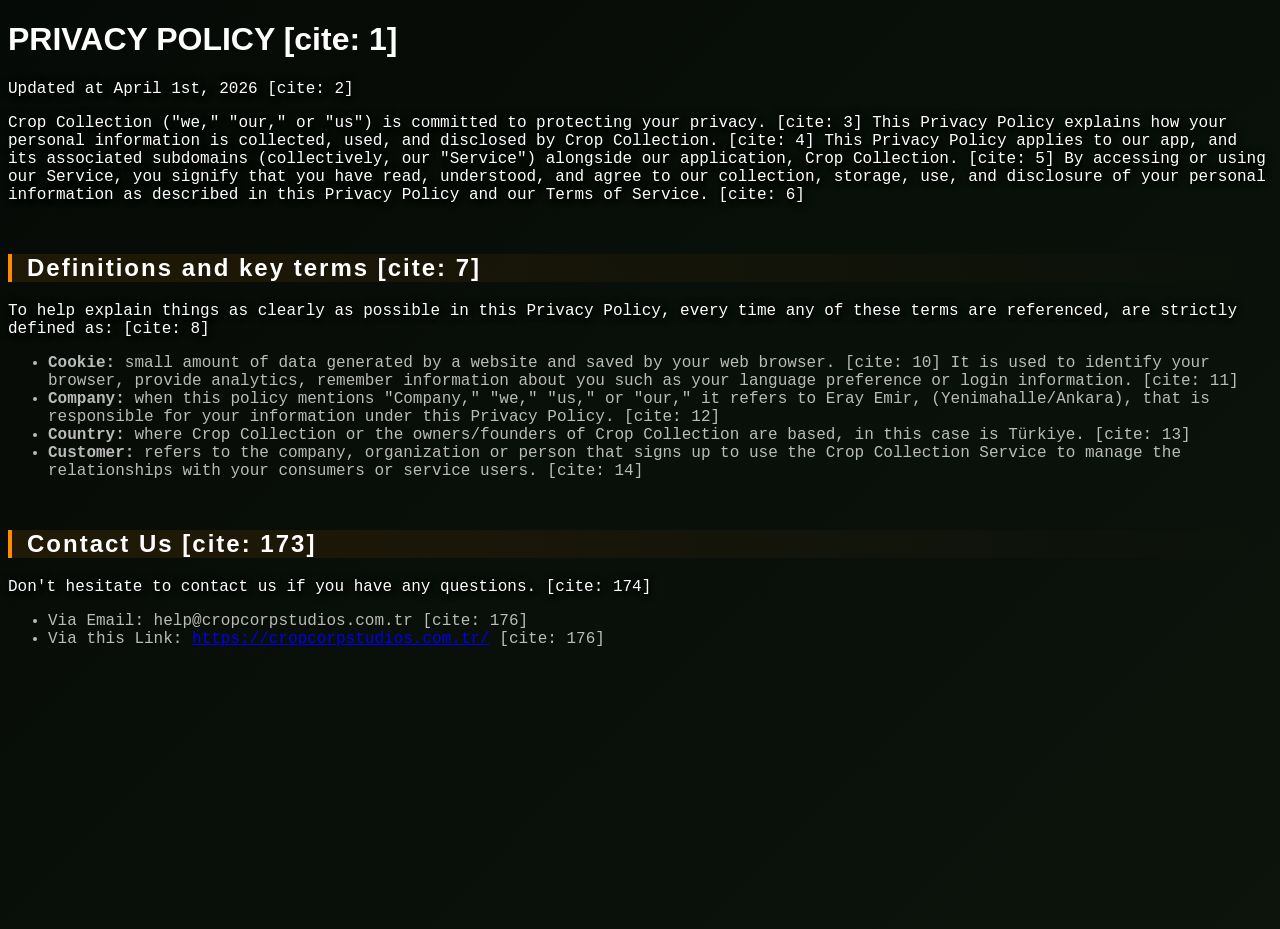
==== privacy-policy.html @ 019214a6 "Add initial privacy policy HTML file" ====
<!DOCTYPE html>
<html lang="en">
<head>
    <meta charset="UTF-8">
    <meta name="viewport" content="width=device-width, initial-scale=1.0">
    <title>Privacy Policy - Crop Collection</title>
    <link rel="stylesheet" href="style.css">
</head>
<body>
    <div class="container">
        <h1>PRIVACY POLICY [cite: 1]</h1>
        <p>Updated at April 1st, 2026 [cite: 2]</p>

        <p>Crop Collection ("we," "our," or "us") is committed to protecting your privacy. [cite: 3] This Privacy Policy explains how your personal information is collected, used, and disclosed by Crop Collection. [cite: 4] This Privacy Policy applies to our app, and its associated subdomains (collectively, our "Service") alongside our application, Crop Collection. [cite: 5] By accessing or using our Service, you signify that you have read, understood, and agree to our collection, storage, use, and disclosure of your personal information as described in this Privacy Policy and our Terms of Service. [cite: 6]</p>

        <h2>Definitions and key terms [cite: 7]</h2>
        <p>To help explain things as clearly as possible in this Privacy Policy, every time any of these terms are referenced, are strictly defined as: [cite: 8]</p>
        <ul>
            <li><strong>Cookie:</strong> small amount of data generated by a website and saved by your web browser. [cite: 10] It is used to identify your browser, provide analytics, remember information about you such as your language preference or login information. [cite: 11]</li>
            <li><strong>Company:</strong> when this policy mentions "Company," "we," "us," or "our," it refers to Eray Emir, (Yenimahalle/Ankara), that is responsible for your information under this Privacy Policy. [cite: 12]</li>
            <li><strong>Country:</strong> where Crop Collection or the owners/founders of Crop Collection are based, in this case is Türkiye. [cite: 13]</li>
            <li><strong>Customer:</strong> refers to the company, organization or person that signs up to use the Crop Collection Service to manage the relationships with your consumers or service users. [cite: 14]</li>
        </ul>

        <h2>Contact Us [cite: 173]</h2>
        <p>Don't hesitate to contact us if you have any questions. [cite: 174]</p>
        <ul>
            <li>Via Email: help@cropcorpstudios.com.tr [cite: 176]</li>
            <li>Via this Link: <a href="https://cropcorpstudios.com.tr/">https://cropcorpstudios.com.tr/</a> [cite: 176]</li>
        </ul>
    </div>
</body>
</html>
---- style.css ----
/* --- 1. DEĞİŞKENLER VE GLOBAL SIFIRLAMA --- */
:root {
    --main-color: #39FF14;      
    --vurgu: #FF8C00;  
    --text-gray: #bbb;          /* Genel Okuma Rengi */
    --glass-bg: rgba(10, 25, 10, 0.4); /* Glassmorphism Arka Planı */
}
/* Global Sıfırlama */
body {
    background: linear-gradient(135deg, #060a06 0%, #0c140c 100%);
    background-color: var(--deep-space);
    color: var(--text-gray);
    font-family: 'JetBrains Mono', monospace; 
    overflow-x: hidden;
    min-height: 100vh;
}
/* Özelleştirilmiş Kaydırma Çubuğu */
body::-webkit-scrollbar { width: 8px; background: #000; }
body::-webkit-scrollbar-thumb { 
    background: var(--main-color); 
    border-radius: 10px; 
    box-shadow: 0 0 10px var(--main-color); 
}

/* --- Arka Plan Parçacıkları --- */
#particles-js {
    position: fixed;
    top: 0; left: 0; width: 100%; height: 100%;
    z-index: -1;
    opacity: 0.4;
}

/* --- 2. TİPOGRAFİ VE METİN STİLLERİ --- */
h1, h2, h3, h4 { 
    font-family: 'Orbitron', sans-serif; 
    font-weight: 700; 
    color: #fff; 
    position: relative;
    z-index: 5;
}

/* Başlık Altı Turuncu Çizgi Efekti */
h2 {
    font-size: 24px;
    border-left: 4px solid var(--vurgu);
    padding-left: 15px;
    background: linear-gradient(90deg, rgba(255, 140, 0, 0.1) 0%, transparent 100%);
    margin-top: 50px;
    letter-spacing: 2px;
}

/* Parçacıklar Üzerinde Okunabilirlik İçin Metin Gölgeleri */
p, .lead {
    color: #ffffff !important;
    font-weight: 400;
    text-shadow: 0 0 8px rgba(0, 0, 0, 1), 2px 2px 4px rgba(0, 0, 0, 0.8);
    position: relative;
    z-index: 5;
}

/* Dinamik Vurgu Renkleri */
.highlight-green { color: var(--main-color); font-weight: 700; text-shadow: 0 0 8px rgba(57, 255, 20, 0.4); }
.highlight-orange, .highlight { color: var(--vurgu); font-weight: 700; text-shadow: 0 0 8px rgba(255, 140, 0, 0.4); }

/* --- 3. LOGO VE BRANDING --- */
.logo-section { padding: 60px 0; text-align: center; }

.main-studio-logo {
    max-width: 250px;
    height: auto;
    border-radius: 8px;
    border: 2px solid var(--main-color);
    box-shadow: 0 0 25px rgba(138, 43, 226, 0.3);
    transition: all 0.5s ease;
    image-rendering: pixelated; /* Logo keskinliğini korur */
}

.main-logo-container:hover .main-studio-logo {
    transform: scale(1.05);
    box-shadow: 0 0 40px rgba(57, 255, 20, 0.4);
}

.slogan {
    font-family: 'Orbitron', sans-serif;
    color: #f1966a !important;
    letter-spacing: 4px;
    font-size: 14px;
    animation: flicker 2s infinite;
}

/* --- 4. ABOUT US (GLASSMORPHISM PANEL) --- */
.about-section {
    background: var(--glass-bg);
    backdrop-filter: blur(12px);
    -webkit-backdrop-filter: blur(12px);
    border: 1px solid rgba(57, 255, 20, 0.15);
    border-radius: 20px;
    padding: 40px;
    margin-top: 40px;
    position: relative;
    box-shadow: 0 10px 30px rgba(0, 0, 0, 0.5);
}

.about-header {
    display: flex;
    align-items: center;
    justify-content: center; /* Başlığı ve GIF'i ortalar */
    gap: 20px;
    margin-bottom: 30px;
}

.about-content {
    max-width: 700px;
    margin: 0 auto;
    text-align: center;
}

.about-content p { line-height: 1.8; margin-bottom: 15px; }

/* GIF Konteynırı ve Pixel Art Ayarları */
.pixel-grow-container {
    width: 60px; height: 60px;
    display: flex; align-items: center; justify-content: center;
    background: rgba(57, 255, 20, 0.05);
    border: 1px solid rgba(57, 255, 20, 0.2);
    border-radius: 8px;
}

.pixel-grow-gif { width: 100%; image-rendering: pixelated; filter: drop-shadow(0 0 5px var(--main-color)); }

/* --- 5. OYUN KARTLARI (GAME CARDS) --- */
.game-card {
    background: rgba(15, 25, 15, 0.85); /* Daha opak, okunabilir arka plan */
    backdrop-filter: blur(8px);
    -webkit-backdrop-filter: blur(8px);
    border: 1px solid rgba(57, 255, 20, 0.15);
    border-radius: 20px;
    padding: 40px;
    margin-top: 30px;
    transition: all 0.4s cubic-bezier(0.175, 0.885, 0.32, 1.275);
    box-shadow: 0 10px 30px rgba(0, 0, 0, 0.5);
}

.game-card:hover { transform: translateY(-10px); border-color: var(--main-color); box-shadow: 0 0 30px rgba(57, 255, 20, 0.2); }

/* Oyun Kapak Görseli Ayarları */
.game-cover-container {
    width: 100%;
    max-width: 350px;
    height: 200px; 
    border-radius: 12px;
    overflow: hidden;
    border: 1px solid rgba(57, 255, 20, 0.3);
    box-shadow: 0 10px 30px rgba(0,0,0,0.5);
    margin: 0 auto;
}

.game-img {
    width: 100%; height: 100%;
    display: block;
    object-fit: cover; 
    object-position: center;
    transition: transform 0.5s ease;
}

/* Market Rozetleri (Badges) */
.platform-badges { display: flex; align-items: center; gap: 12px; margin-top: 20px; justify-content: center; }

.badge-link img {
    height: 38px; width: auto; border-radius: 5px; background: #000;
    padding: 2px; border: 1px solid rgba(57, 255, 20, 0.2); transition: 0.3s;
}

.badge-link:hover img { border-color: var(--main-color); box-shadow: 0 0 10px rgba(57, 255, 20, 0.5); transform: translateY(-2px); }

/* --- 6. NAVİGASYON VE ETKİLEŞİM --- */
.side-links {
    position: fixed;
    right: 0; top: 25%;
    background: rgba(0, 0, 0, 0.85);
    border: 1px solid var(--main-color);
    border-right: none;
    border-radius: 12px 0 0 12px;
    padding: 15px 10px;
    z-index: 1000;
    display: flex;
    flex-direction: column;
    align-items: center;
    gap: 15px;
    width: 60px;
    box-shadow: -5px 0 15px rgba(0, 0, 0, 0.5);
}

.side-links a img, .social-icon {
    width: 32px !important; height: 32px !important;
    object-fit: contain;
    transition: 0.3s cubic-bezier(0.175, 0.885, 0.32, 1.275);
    filter: drop-shadow(0 0 2px rgba(57, 255, 20, 0.2));
}

.side-links a:hover img { transform: scale(1.2); filter: drop-shadow(0 0 8px var(--main-color)); }

/* Siber Buton Stili */
.btn-cyber {
    display: inline-block; padding: 12px 25px; margin-top: 20px;
    border: 1px solid var(--main-color); color: var(--main-color);
    text-transform: uppercase; font-weight: bold; transition: 0.3s; text-decoration: none !important;
}

.btn-cyber:hover { background: var(--main-color); color: #000; box-shadow: 0 0 20px var(--main-color); }

/* --- 7. ANİMASYONLAR VE FOOTER --- */
@keyframes flicker { 0%, 100% { opacity: 0.9; } 50% { opacity: 1; } }

footer { text-align: center; padding: 80px 0 40px; font-size: 12px; opacity: 0.6; }
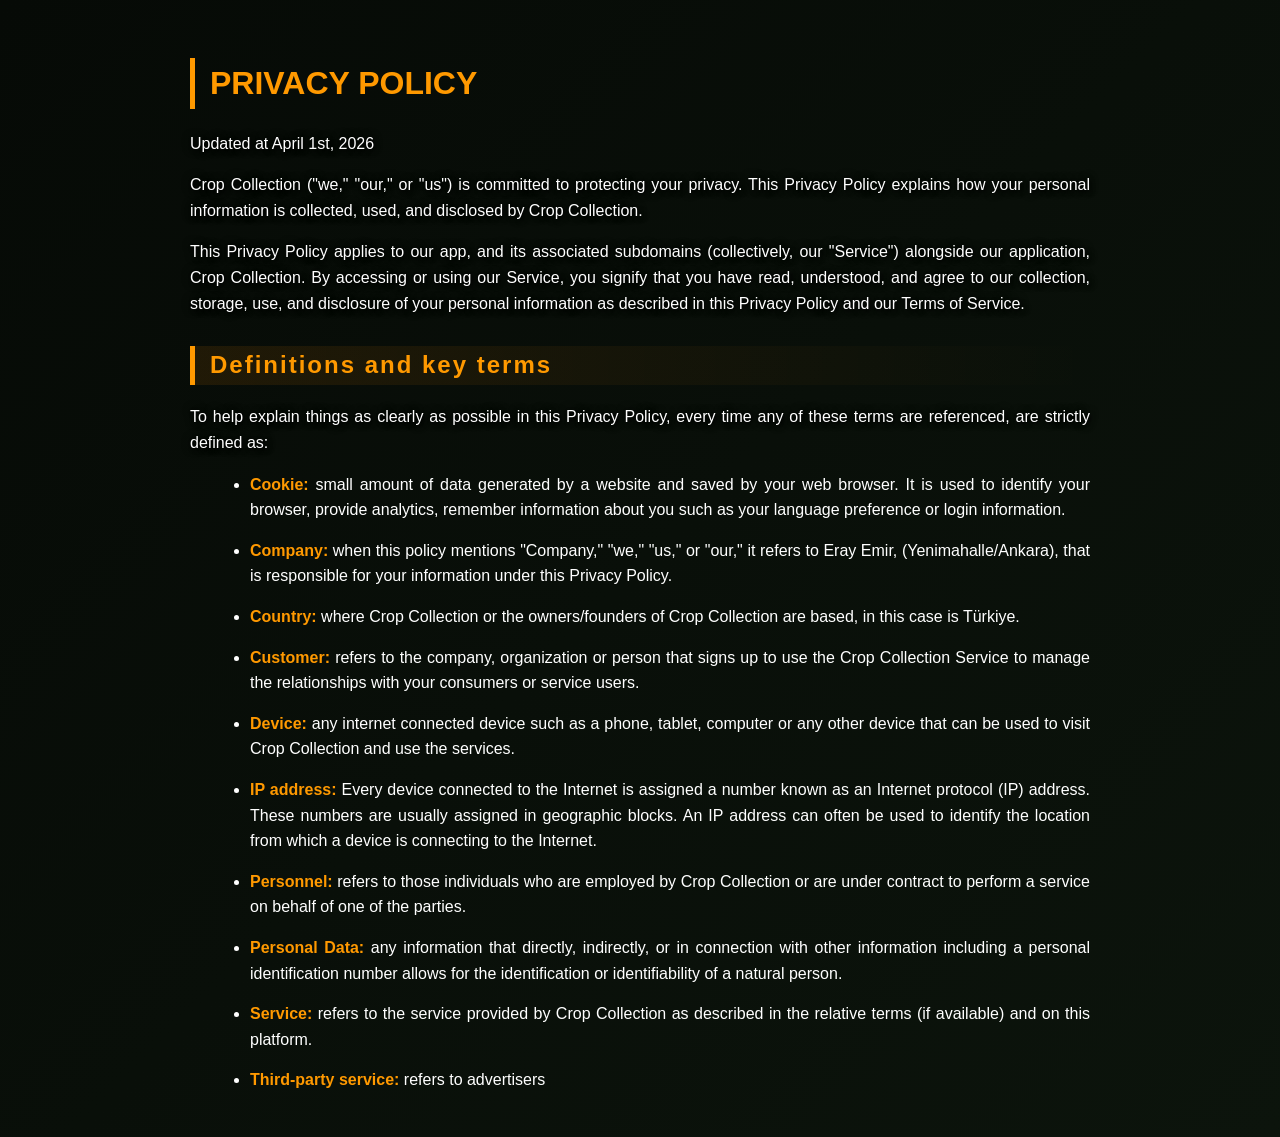
==== commit 1450b1c7: "Refactor privacy policy for readability Updated the privacy policy for clarity and removed citations" ====
--- a/privacy-policy.html
+++ b/privacy-policy.html
@@ -5,29 +5,35 @@
     <meta name="viewport" content="width=device-width, initial-scale=1.0">
     <title>Privacy Policy - Crop Collection</title>
     <link rel="stylesheet" href="style.css">
+    <style>
+        /* Politika sayfasının daha okunaklı olması için ek ufak düzenlemeler */
+        body { line-height: 1.6; color: #fff; background-color: #000; font-family: sans-serif; padding: 20px; }
+        .container { max-width: 900px; margin: 0 auto; }
+        h1, h2 { color: #ff9900; border-left: 5px solid #ff9900; padding-left: 15px; margin-top: 30px; }
+        p, li { margin-bottom: 15px; text-align: justify; }
+        ul { margin-left: 20px; }
+        strong { color: #ff9900; }
+    </style>
 </head>
 <body>
     <div class="container">
-        <h1>PRIVACY POLICY [cite: 1]</h1>
-        <p>Updated at April 1st, 2026 [cite: 2]</p>
+        <h1>PRIVACY POLICY</h1>
+        <p>Updated at April 1st, 2026</p>
 
-        <p>Crop Collection ("we," "our," or "us") is committed to protecting your privacy. [cite: 3] This Privacy Policy explains how your personal information is collected, used, and disclosed by Crop Collection. [cite: 4] This Privacy Policy applies to our app, and its associated subdomains (collectively, our "Service") alongside our application, Crop Collection. [cite: 5] By accessing or using our Service, you signify that you have read, understood, and agree to our collection, storage, use, and disclosure of your personal information as described in this Privacy Policy and our Terms of Service. [cite: 6]</p>
+        <p>Crop Collection ("we," "our," or "us") is committed to protecting your privacy. This Privacy Policy explains how your personal information is collected, used, and disclosed by Crop Collection.</p>
 
-        <h2>Definitions and key terms [cite: 7]</h2>
-        <p>To help explain things as clearly as possible in this Privacy Policy, every time any of these terms are referenced, are strictly defined as: [cite: 8]</p>
+        <p>This Privacy Policy applies to our app, and its associated subdomains (collectively, our "Service") alongside our application, Crop Collection. By accessing or using our Service, you signify that you have read, understood, and agree to our collection, storage, use, and disclosure of your personal information as described in this Privacy Policy and our Terms of Service.</p>
+
+        <h2>Definitions and key terms</h2>
+        <p>To help explain things as clearly as possible in this Privacy Policy, every time any of these terms are referenced, are strictly defined as:</p>
         <ul>
-            <li><strong>Cookie:</strong> small amount of data generated by a website and saved by your web browser. [cite: 10] It is used to identify your browser, provide analytics, remember information about you such as your language preference or login information. [cite: 11]</li>
-            <li><strong>Company:</strong> when this policy mentions "Company," "we," "us," or "our," it refers to Eray Emir, (Yenimahalle/Ankara), that is responsible for your information under this Privacy Policy. [cite: 12]</li>
-            <li><strong>Country:</strong> where Crop Collection or the owners/founders of Crop Collection are based, in this case is Türkiye. [cite: 13]</li>
-            <li><strong>Customer:</strong> refers to the company, organization or person that signs up to use the Crop Collection Service to manage the relationships with your consumers or service users. [cite: 14]</li>
-        </ul>
-
-        <h2>Contact Us [cite: 173]</h2>
-        <p>Don't hesitate to contact us if you have any questions. [cite: 174]</p>
-        <ul>
-            <li>Via Email: help@cropcorpstudios.com.tr [cite: 176]</li>
-            <li>Via this Link: <a href="https://cropcorpstudios.com.tr/">https://cropcorpstudios.com.tr/</a> [cite: 176]</li>
-        </ul>
-    </div>
-</body>
-</html>
+            <li><strong>Cookie:</strong> small amount of data generated by a website and saved by your web browser. It is used to identify your browser, provide analytics, remember information about you such as your language preference or login information.</li>
+            <li><strong>Company:</strong> when this policy mentions "Company," "we," "us," or "our," it refers to Eray Emir, (Yenimahalle/Ankara), that is responsible for your information under this Privacy Policy.</li>
+            <li><strong>Country:</strong> where Crop Collection or the owners/founders of Crop Collection are based, in this case is Türkiye.</li>
+            <li><strong>Customer:</strong> refers to the company, organization or person that signs up to use the Crop Collection Service to manage the relationships with your consumers or service users.</li>
+            <li><strong>Device:</strong> any internet connected device such as a phone, tablet, computer or any other device that can be used to visit Crop Collection and use the services.</li>
+            <li><strong>IP address:</strong> Every device connected to the Internet is assigned a number known as an Internet protocol (IP) address. These numbers are usually assigned in geographic blocks. An IP address can often be used to identify the location from which a device is connecting to the Internet.</li>
+            <li><strong>Personnel:</strong> refers to those individuals who are employed by Crop Collection or are under contract to perform a service on behalf of one of the parties.</li>
+            <li><strong>Personal Data:</strong> any information that directly, indirectly, or in connection with other information including a personal identification number allows for the identification or identifiability of a natural person.</li>
+            <li><strong>Service:</strong> refers to the service provided by Crop Collection as described in the relative terms (if available) and on this platform.</li>
+            <li><strong>Third-party service:</strong> refers to advertisers
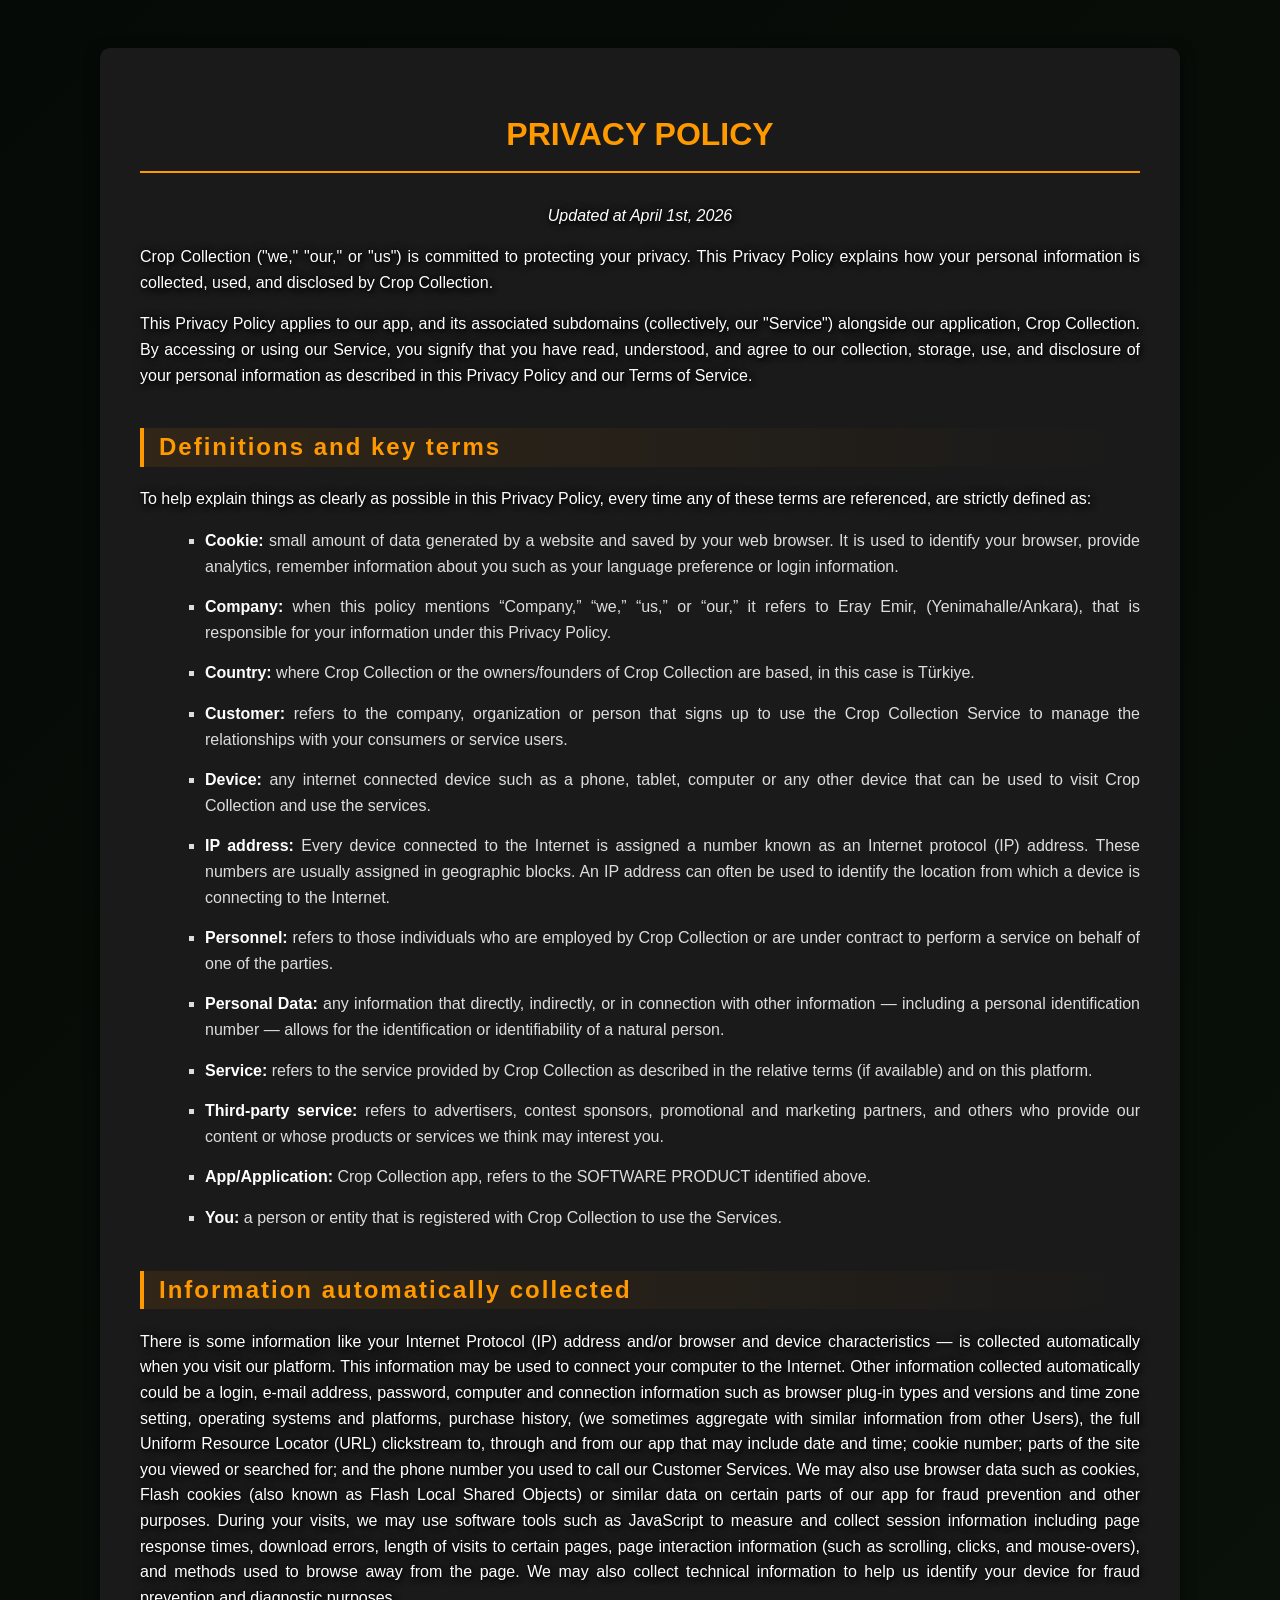
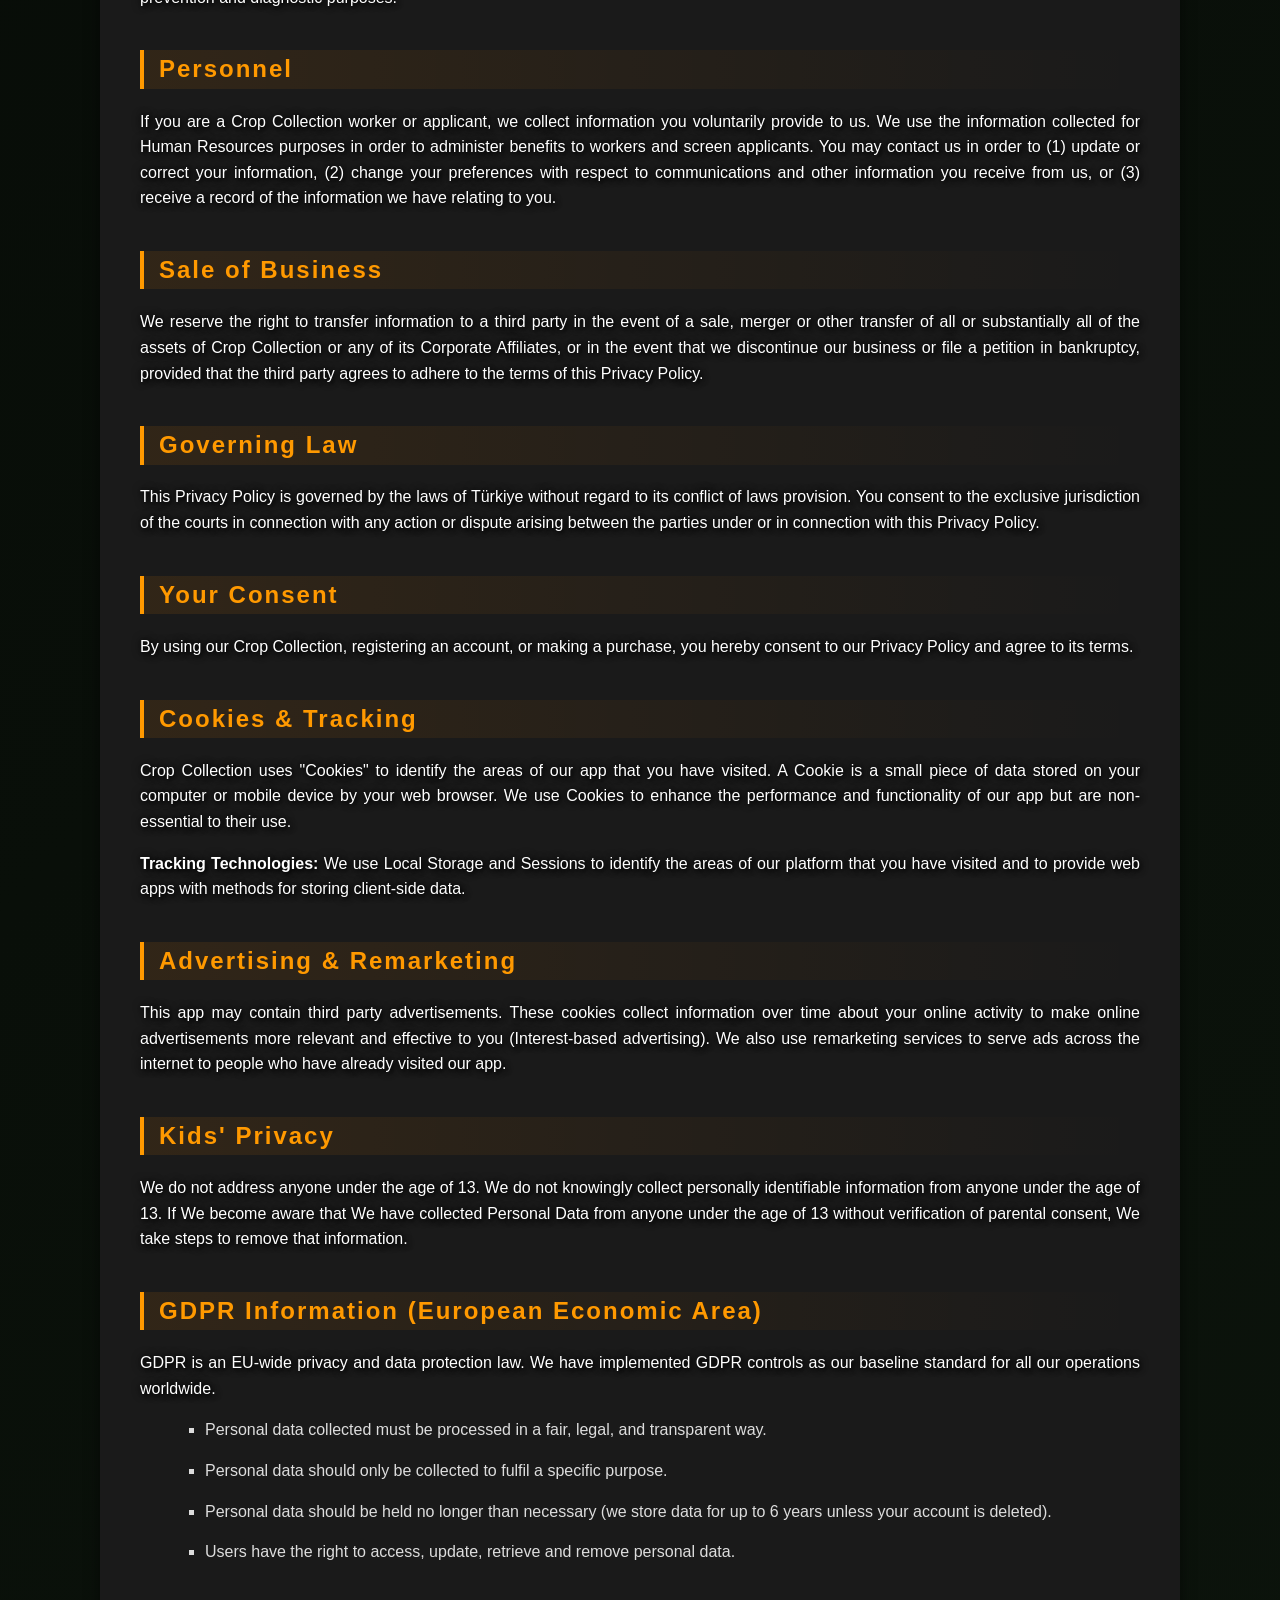
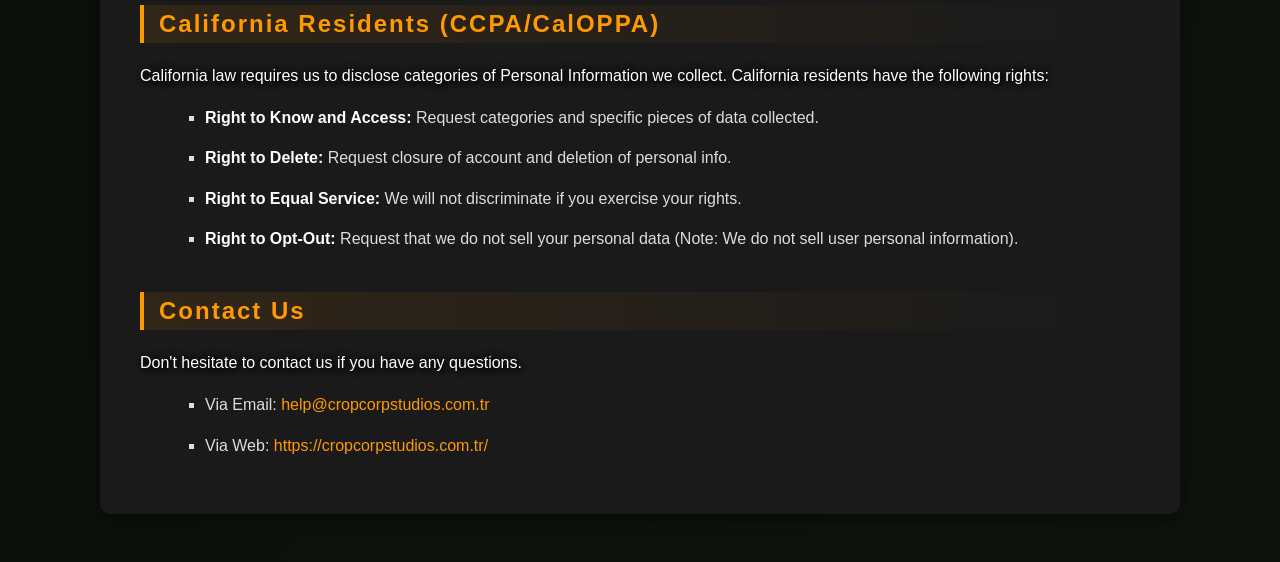
==== commit 9f470dcd: "Update privacy-policy.html" ====
--- a/privacy-policy.html
+++ b/privacy-policy.html
@@ -6,34 +6,93 @@
     <title>Privacy Policy - Crop Collection</title>
     <link rel="stylesheet" href="style.css">
     <style>
-        /* Politika sayfasının daha okunaklı olması için ek ufak düzenlemeler */
-        body { line-height: 1.6; color: #fff; background-color: #000; font-family: sans-serif; padding: 20px; }
-        .container { max-width: 900px; margin: 0 auto; }
-        h1, h2 { color: #ff9900; border-left: 5px solid #ff9900; padding-left: 15px; margin-top: 30px; }
-        p, li { margin-bottom: 15px; text-align: justify; }
-        ul { margin-left: 20px; }
-        strong { color: #ff9900; }
+        body { line-height: 1.6; color: #fff; background-color: #111; font-family: 'Segoe UI', Tahoma, Geneva, Verdana, sans-serif; padding: 40px 20px; }
+        .container { max-width: 1000px; margin: 0 auto; background: #1a1a1a; padding: 40px; border-radius: 10px; box-shadow: 0 4px 15px rgba(0,0,0,0.5); }
+        h1 { color: #ff9900; text-align: center; border-bottom: 2px solid #ff9900; padding-bottom: 10px; margin-bottom: 30px; }
+        h2 { color: #ff9900; margin-top: 40px; border-left: 4px solid #ff9900; padding-left: 15px; }
+        h3 { color: #e68a00; margin-top: 25px; }
+        p, li { margin-bottom: 15px; text-align: justify; color: #ddd; }
+        ul { margin-left: 25px; list-style-type: square; }
+        strong { color: #fff; }
+        a { color: #ff9900; text-decoration: none; }
+        a:hover { text-decoration: underline; }
+        .update-date { font-style: italic; color: #888; text-align: center; }
     </style>
 </head>
 <body>
     <div class="container">
         <h1>PRIVACY POLICY</h1>
-        <p>Updated at April 1st, 2026</p>
+        <p class="update-date">Updated at April 1st, 2026</p>
 
         <p>Crop Collection ("we," "our," or "us") is committed to protecting your privacy. This Privacy Policy explains how your personal information is collected, used, and disclosed by Crop Collection.</p>
-
         <p>This Privacy Policy applies to our app, and its associated subdomains (collectively, our "Service") alongside our application, Crop Collection. By accessing or using our Service, you signify that you have read, understood, and agree to our collection, storage, use, and disclosure of your personal information as described in this Privacy Policy and our Terms of Service.</p>
 
         <h2>Definitions and key terms</h2>
         <p>To help explain things as clearly as possible in this Privacy Policy, every time any of these terms are referenced, are strictly defined as:</p>
         <ul>
             <li><strong>Cookie:</strong> small amount of data generated by a website and saved by your web browser. It is used to identify your browser, provide analytics, remember information about you such as your language preference or login information.</li>
-            <li><strong>Company:</strong> when this policy mentions "Company," "we," "us," or "our," it refers to Eray Emir, (Yenimahalle/Ankara), that is responsible for your information under this Privacy Policy.</li>
+            <li><strong>Company:</strong> when this policy mentions “Company,” “we,” “us,” or “our,” it refers to Eray Emir, (Yenimahalle/Ankara), that is responsible for your information under this Privacy Policy.</li>
             <li><strong>Country:</strong> where Crop Collection or the owners/founders of Crop Collection are based, in this case is Türkiye.</li>
             <li><strong>Customer:</strong> refers to the company, organization or person that signs up to use the Crop Collection Service to manage the relationships with your consumers or service users.</li>
             <li><strong>Device:</strong> any internet connected device such as a phone, tablet, computer or any other device that can be used to visit Crop Collection and use the services.</li>
             <li><strong>IP address:</strong> Every device connected to the Internet is assigned a number known as an Internet protocol (IP) address. These numbers are usually assigned in geographic blocks. An IP address can often be used to identify the location from which a device is connecting to the Internet.</li>
             <li><strong>Personnel:</strong> refers to those individuals who are employed by Crop Collection or are under contract to perform a service on behalf of one of the parties.</li>
-            <li><strong>Personal Data:</strong> any information that directly, indirectly, or in connection with other information including a personal identification number allows for the identification or identifiability of a natural person.</li>
+            <li><strong>Personal Data:</strong> any information that directly, indirectly, or in connection with other information — including a personal identification number — allows for the identification or identifiability of a natural person.</li>
             <li><strong>Service:</strong> refers to the service provided by Crop Collection as described in the relative terms (if available) and on this platform.</li>
-            <li><strong>Third-party service:</strong> refers to advertisers
+            <li><strong>Third-party service:</strong> refers to advertisers, contest sponsors, promotional and marketing partners, and others who provide our content or whose products or services we think may interest you.</li>
+            <li><strong>App/Application:</strong> Crop Collection app, refers to the SOFTWARE PRODUCT identified above.</li>
+            <li><strong>You:</strong> a person or entity that is registered with Crop Collection to use the Services.</li>
+        </ul>
+
+        <h2>Information automatically collected</h2>
+        <p>There is some information like your Internet Protocol (IP) address and/or browser and device characteristics — is collected automatically when you visit our platform. This information may be used to connect your computer to the Internet. Other information collected automatically could be a login, e-mail address, password, computer and connection information such as browser plug-in types and versions and time zone setting, operating systems and platforms, purchase history, (we sometimes aggregate with similar information from other Users), the full Uniform Resource Locator (URL) clickstream to, through and from our app that may include date and time; cookie number; parts of the site you viewed or searched for; and the phone number you used to call our Customer Services. We may also use browser data such as cookies, Flash cookies (also known as Flash Local Shared Objects) or similar data on certain parts of our app for fraud prevention and other purposes. During your visits, we may use software tools such as JavaScript to measure and collect session information including page response times, download errors, length of visits to certain pages, page interaction information (such as scrolling, clicks, and mouse-overs), and methods used to browse away from the page. We may also collect technical information to help us identify your device for fraud prevention and diagnostic purposes.</p>
+
+        <h2>Personnel</h2>
+        <p>If you are a Crop Collection worker or applicant, we collect information you voluntarily provide to us. We use the information collected for Human Resources purposes in order to administer benefits to workers and screen applicants. You may contact us in order to (1) update or correct your information, (2) change your preferences with respect to communications and other information you receive from us, or (3) receive a record of the information we have relating to you.</p>
+
+        <h2>Sale of Business</h2>
+        <p>We reserve the right to transfer information to a third party in the event of a sale, merger or other transfer of all or substantially all of the assets of Crop Collection or any of its Corporate Affiliates, or in the event that we discontinue our business or file a petition in bankruptcy, provided that the third party agrees to adhere to the terms of this Privacy Policy.</p>
+
+        <h2>Governing Law</h2>
+        <p>This Privacy Policy is governed by the laws of Türkiye without regard to its conflict of laws provision. You consent to the exclusive jurisdiction of the courts in connection with any action or dispute arising between the parties under or in connection with this Privacy Policy.</p>
+
+        <h2>Your Consent</h2>
+        <p>By using our Crop Collection, registering an account, or making a purchase, you hereby consent to our Privacy Policy and agree to its terms.</p>
+
+        <h2>Cookies & Tracking</h2>
+        <p>Crop Collection uses "Cookies" to identify the areas of our app that you have visited. A Cookie is a small piece of data stored on your computer or mobile device by your web browser. We use Cookies to enhance the performance and functionality of our app but are non-essential to their use.</p>
+        <p><strong>Tracking Technologies:</strong> We use Local Storage and Sessions to identify the areas of our platform that you have visited and to provide web apps with methods for storing client-side data.</p>
+
+        <h2>Advertising & Remarketing</h2>
+        <p>This app may contain third party advertisements. These cookies collect information over time about your online activity to make online advertisements more relevant and effective to you (Interest-based advertising). We also use remarketing services to serve ads across the internet to people who have already visited our app.</p>
+
+        <h2>Kids' Privacy</h2>
+        <p>We do not address anyone under the age of 13. We do not knowingly collect personally identifiable information from anyone under the age of 13. If We become aware that We have collected Personal Data from anyone under the age of 13 without verification of parental consent, We take steps to remove that information.</p>
+
+        <h2>GDPR Information (European Economic Area)</h2>
+        <p>GDPR is an EU-wide privacy and data protection law. We have implemented GDPR controls as our baseline standard for all our operations worldwide.</p>
+        <ul>
+            <li>Personal data collected must be processed in a fair, legal, and transparent way.</li>
+            <li>Personal data should only be collected to fulfil a specific purpose.</li>
+            <li>Personal data should be held no longer than necessary (we store data for up to 6 years unless your account is deleted).</li>
+            <li>Users have the right to access, update, retrieve and remove personal data.</li>
+        </ul>
+
+        <h2>California Residents (CCPA/CalOPPA)</h2>
+        <p>California law requires us to disclose categories of Personal Information we collect. California residents have the following rights:</p>
+        <ul>
+            <li><strong>Right to Know and Access:</strong> Request categories and specific pieces of data collected.</li>
+            <li><strong>Right to Delete:</strong> Request closure of account and deletion of personal info.</li>
+            <li><strong>Right to Equal Service:</strong> We will not discriminate if you exercise your rights.</li>
+            <li><strong>Right to Opt-Out:</strong> Request that we do not sell your personal data (Note: We do not sell user personal information).</li>
+        </ul>
+
+        <h2>Contact Us</h2>
+        <p>Don't hesitate to contact us if you have any questions.</p>
+        <ul>
+            <li>Via Email: <a href="mailto:help@cropcorpstudios.com.tr">help@cropcorpstudios.com.tr</a></li>
+            <li>Via Web: <a href="https://cropcorpstudios.com.tr/">https://cropcorpstudios.com.tr/</a></li>
+        </ul>
+    </div>
+</body>
+</html>
